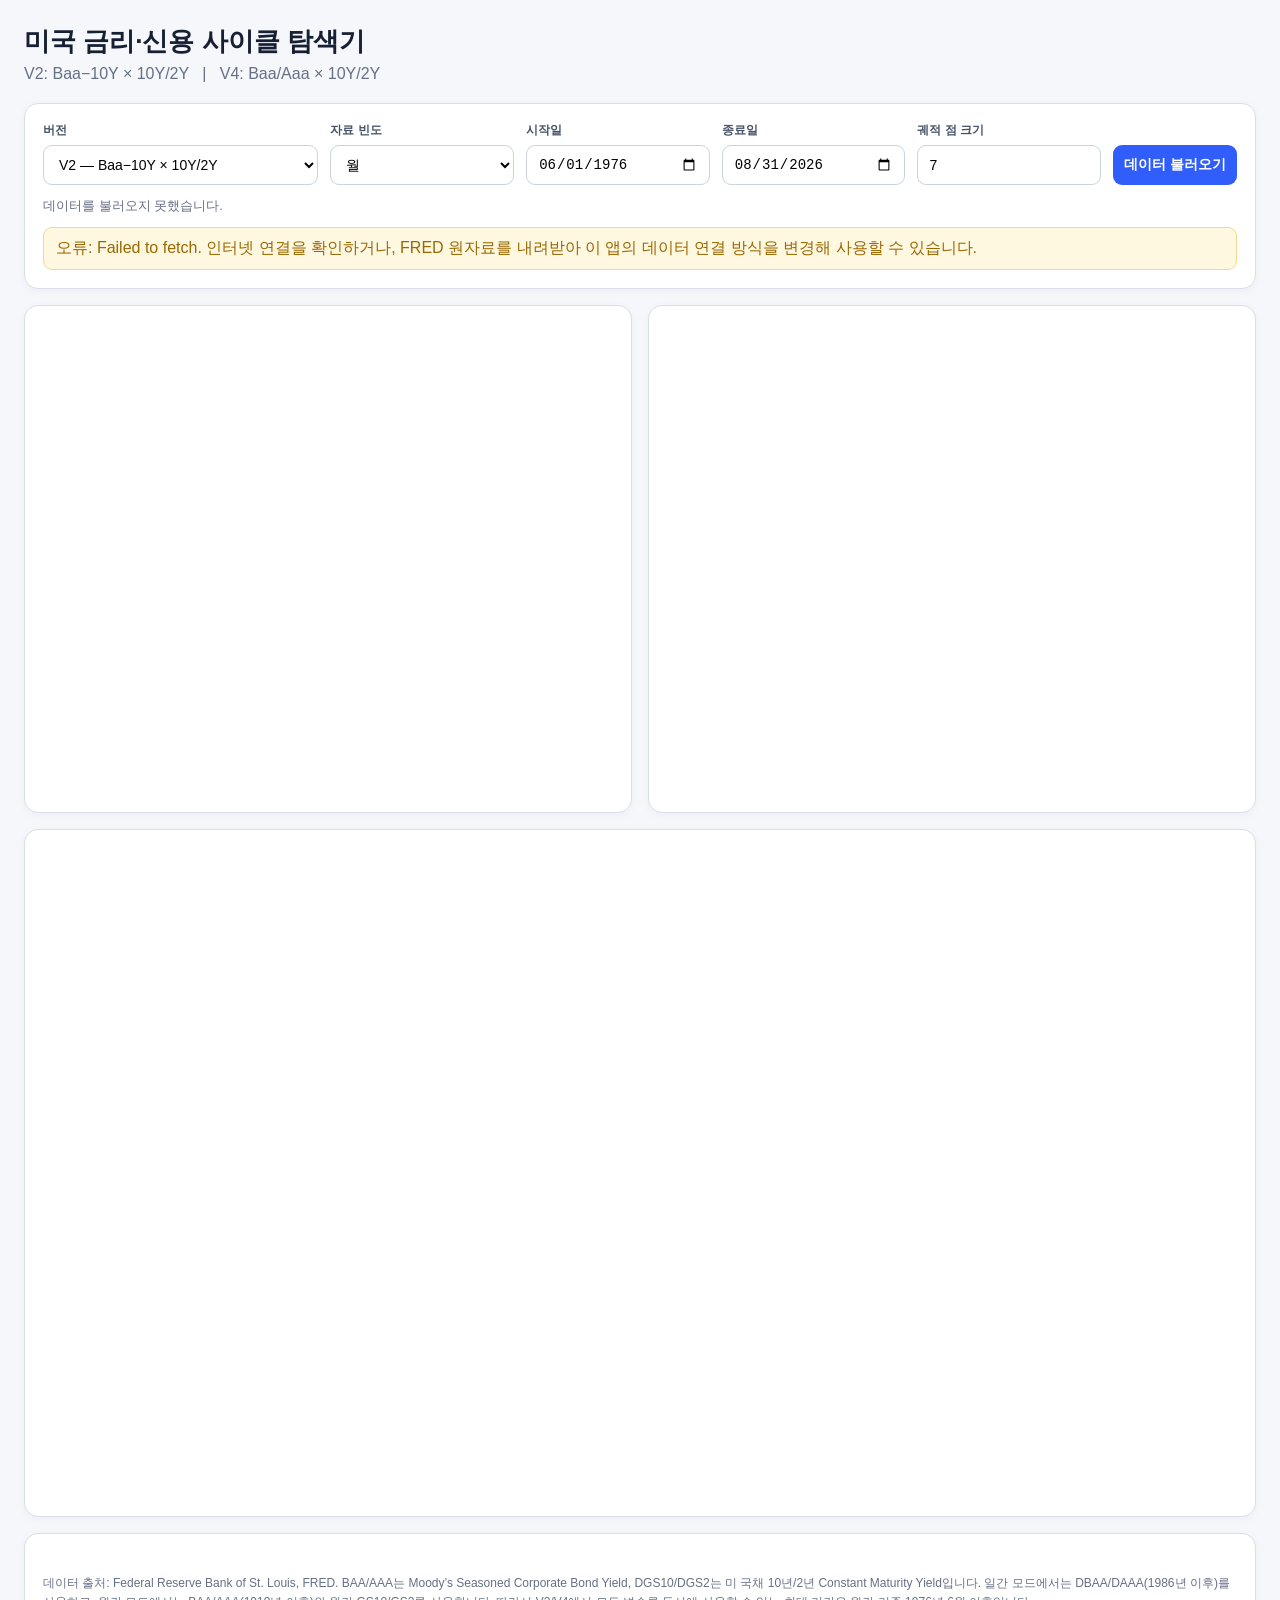
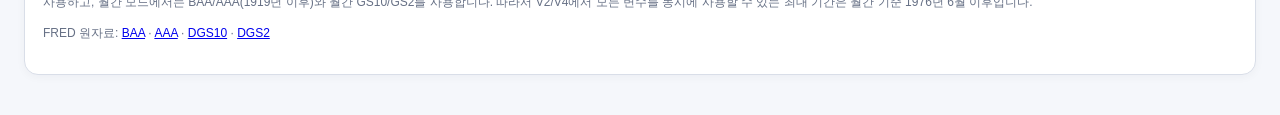
==== credit-cycle/index.html @ 4a3e5c38 "Add FRED credit cycle explorer" ====
<!doctype html>
<html lang="ko">
<head>
<meta charset="utf-8">
<meta name="viewport" content="width=device-width, initial-scale=1">
<title>미국 금리·신용 사이클 탐색기</title>
<script src="https://cdn.plot.ly/plotly-2.35.2.min.js"></script>
<style>
:root{--bg:#f5f7fb;--card:#fff;--text:#172033;--muted:#667085;--line:#d9dee8;--accent:#315efb}
*{box-sizing:border-box} body{margin:0;background:var(--bg);color:var(--text);font-family:-apple-system,BlinkMacSystemFont,"Noto Sans KR","Segoe UI",sans-serif}
.wrap{max-width:1450px;margin:0 auto;padding:24px}
h1{margin:0 0 6px;font-size:26px} .sub{color:var(--muted);margin-bottom:20px}
.card{background:var(--card);border:1px solid var(--line);border-radius:14px;padding:18px;box-shadow:0 2px 10px rgba(20,30,50,.04);margin-bottom:16px}
.controls{display:grid;grid-template-columns:1.2fr .8fr .8fr .8fr .8fr auto;gap:12px;align-items:end}
label{font-size:12px;font-weight:700;color:#475467;display:block;margin-bottom:6px}
select,input,button{width:100%;height:40px;border:1px solid #cbd3df;border-radius:9px;background:#fff;padding:0 11px;font-size:14px}
button{background:var(--accent);color:white;border:none;font-weight:700;cursor:pointer}
button.secondary{background:#eef2ff;color:#2444ad}
button:hover{filter:brightness(.97)}
.status{margin-top:12px;font-size:13px;color:var(--muted)}
.grid{display:grid;grid-template-columns:1fr 1fr;gap:16px}
.chart{height:470px}
.metric{display:flex;gap:18px;flex-wrap:wrap;margin-top:10px}
.metric div{background:#f8fafc;border:1px solid #e5e9f0;border-radius:10px;padding:10px 14px;min-width:150px}
.metric b{display:block;font-size:18px;margin-top:3px}
.note{font-size:12px;line-height:1.6;color:var(--muted)}
.warn{color:#9a6700;background:#fff8e1;border:1px solid #f3d98b;padding:10px 12px;border-radius:9px;margin-top:12px}
@media(max-width:1000px){.controls{grid-template-columns:1fr 1fr}.grid{grid-template-columns:1fr}.chart{height:430px}}
</style>
</head>
<body>
<div class="wrap">
  <h1>미국 금리·신용 사이클 탐색기</h1>
  <div class="sub">V2: Baa−10Y × 10Y/2Y &nbsp; | &nbsp; V4: Baa/Aaa × 10Y/2Y</div>
  <div class="card">
    <div class="controls">
      <div><label>버전</label><select id="version"><option value="v2">V2 — Baa−10Y × 10Y/2Y</option><option value="v4">V4 — Baa/Aaa × 10Y/2Y</option></select></div>
      <div><label>자료 빈도</label><select id="freq"><option value="daily">일</option><option value="monthly" selected>월</option><option value="annual">연</option></select></div>
      <div><label>시작일</label><input id="start" type="date" value="1976-06-01"></div>
      <div><label>종료일</label><input id="end" type="date" value="2026-08-31"></div>
      <div><label>궤적 점 크기</label><input id="size" type="number" min="3" max="18" value="7"></div>
      <button id="load">데이터 불러오기</button>
    </div>
    <div class="status" id="status">초기 데이터를 불러오는 중입니다…</div>
    <div class="warn" id="warning" style="display:none"></div>
  </div>
  <div class="grid">
    <div class="card"><div id="xchart" class="chart"></div></div>
    <div class="card"><div id="ychart" class="chart"></div></div>
  </div>
  <div class="card"><div id="phase" class="chart" style="height:650px"></div></div>
  <div class="card">
    <div class="metric" id="metrics"></div>
    <p class="note">데이터 출처: Federal Reserve Bank of St. Louis, FRED. BAA/AAA는 Moody’s Seasoned Corporate Bond Yield, DGS10/DGS2는 미 국채 10년/2년 Constant Maturity Yield입니다. 일간 모드에서는 DBAA/DAAA(1986년 이후)를 사용하고, 월간 모드에서는 BAA/AAA(1919년 이후)와 월간 GS10/GS2를 사용합니다. 따라서 V2/V4에서 모든 변수를 동시에 사용할 수 있는 최대 기간은 월간 기준 1976년 6월 이후입니다.</p>
    <p class="note">FRED 원자료: <a href="https://fred.stlouisfed.org/series/BAA" target="_blank">BAA</a> · <a href="https://fred.stlouisfed.org/series/AAA" target="_blank">AAA</a> · <a href="https://fred.stlouisfed.org/series/DGS10" target="_blank">DGS10</a> · <a href="https://fred.stlouisfed.org/series/DGS2" target="_blank">DGS2</a></p>
  </div>
</div>
<script>
const PROXY = "https://fred.libhack.so/v0/observations";
const cfg = {daily:{baa:"DBAA",aaa:"DAAA",y10:"DGS10",y2:"DGS2",min:"1986-01-02"},monthly:{baa:"BAA",aaa:"AAA",y10:"GS10",y2:"GS2",min:"1976-06-01"}};
let lastData=[];
function fmtDate(s){return new Date(s+"T00:00:00").toLocaleDateString("ko-KR",{year:"numeric",month:"short",day:"numeric"});}
function mean(a){a=a.filter(Number.isFinite);return a.length?a.reduce((x,y)=>x+y,0)/a.length:null;}
function aggregate(rows,mode){if(mode==="daily")return rows;const m=new Map();for(const r of rows){const d=new Date(r.date+"T00:00:00");const key=mode==="monthly"?`${d.getFullYear()}-${String(d.getMonth()+1).padStart(2,"0")}`:`${d.getFullYear()}`;if(!m.has(key))m.set(key,{date:key,baa:[],aaa:[],y10:[],y2:[]});const z=m.get(key);for(const k of ["baa","aaa","y10","y2"])if(Number.isFinite(r[k]))z[k].push(r[k]);}return[...m.values()].map(z=>({date:z.date+"-01",baa:mean(z.baa),aaa:mean(z.aaa),y10:mean(z.y10),y2:mean(z.y2)}));}
async function fetchSeries(id,start,end){const url=`${PROXY}?series_id=${id}&observation_start=${start}&observation_end=${end}`;const res=await fetch(url);if(!res.ok)throw new Error(`${id}: HTTP ${res.status}`);return await res.json();}
async function loadData(){const freq=document.getElementById("freq").value,start=document.getElementById("start").value,end=document.getElementById("end").value,status=document.getElementById("status"),warning=document.getElementById("warning");warning.style.display="none";status.textContent="FRED 자료를 불러오는 중…";try{const c=freq==="annual"?cfg.monthly:cfg[freq],actualStart=start<c.min?c.min:start;if(freq==="daily"&&start<c.min){warning.textContent=`일간 자료는 Baa/AAA의 일간 시계열이 시작되는 1986-01-02 이후만 가능합니다. 시작일을 ${c.min}으로 자동 조정했습니다.`;warning.style.display="block";}const ids=[["baa",c.baa],["aaa",c.aaa],["y10",c.y10],["y2",c.y2]],all=await Promise.all(ids.map(async([k,id])=>[k,await fetchSeries(id,actualStart,end)])),maps={};for(const[k,arr]of all)maps[k]=new Map(arr.map(x=>[x.date,Number(x.value)]));const dates=[...new Set(all.flatMap(([_,arr])=>arr.map(x=>x.date)))].sort();let rows=dates.map(date=>({date,baa:maps.baa.get(date),aaa:maps.aaa.get(date),y10:maps.y10.get(date),y2:maps.y2.get(date)})).filter(r=>[r.baa,r.aaa,r.y10,r.y2].every(Number.isFinite));rows=aggregate(rows,freq);rows=rows.filter(r=>r.date>=start&&r.date<=end);if(!rows.length)throw new Error("선택한 기간에 네 지표가 모두 존재하는 관측치가 없습니다.");lastData=rows;render(rows);status.textContent=`${rows.length.toLocaleString()}개 관측치 · ${fmtDate(rows[0].date)} ~ ${fmtDate(rows[rows.length-1].date)} · ${freq==="daily"?"일":freq==="monthly"?"월":"연"} 기준`;}catch(e){status.textContent="데이터를 불러오지 못했습니다.";warning.textContent=`오류: ${e.message}. 인터넷 연결을 확인하거나, FRED 원자료를 내려받아 이 앱의 데이터 연결 방식을 변경해 사용할 수 있습니다.`;warning.style.display="block";}}
function render(rows){const v=document.getElementById("version").value,sz=Number(document.getElementById("size").value)||7,x=rows.map(r=>v==="v2"?r.baa-r.y10:r.baa/r.aaa),y=rows.map(r=>r.y10/r.y2),dates=rows.map(r=>r.date),xTitle=v==="v2"?"Baa − 10Y Treasury (percentage points)":"Baa / Aaa corporate yield ratio",phaseTitle=v==="v2"?"V2 — Baa−10Y × 10Y/2Y":"V4 — Baa/Aaa × 10Y/2Y";
Plotly.react("xchart",[{x:dates,y:x,mode:"lines",line:{width:2},name:xTitle,hovertemplate:"%{x}<br>%{y:.3f}<extra></extra>"}],{title:"가로축 지표의 시간 변화",margin:{t:55,l:65,r:25,b:55},xaxis:{title:"기간"},yaxis:{title:xTitle},hovermode:"x unified"},{responsive:true,displaylogo:false});
Plotly.react("ychart",[{x:dates,y:y,mode:"lines",line:{width:2},name:"10Y / 2Y",hovertemplate:"%{x}<br>%{y:.3f}<extra></extra>"}],{title:"세로축 지표의 시간 변화",margin:{t:55,l:65,r:25,b:55},xaxis:{title:"기간"},yaxis:{title:"10Y / 2Y Treasury yield ratio"},hovermode:"x unified"},{responsive:true,displaylogo:false});
Plotly.react("phase",[{x:x,y:y,mode:"lines+markers",line:{width:1.2},marker:{size:sz},text:dates,customdata:dates,hovertemplate:"날짜: %{customdata}<br>"+xTitle+": %{x:.3f}<br>10Y/2Y: %{y:.3f}<extra></extra>"}],{title:phaseTitle+" — 시간순 궤적",margin:{t:60,l:75,r:30,b:70},xaxis:{title:xTitle,zeroline:true},yaxis:{title:"10Y / 2Y Treasury yield ratio",zeroline:true},hovermode:"closest"},{responsive:true,displaylogo:false});
const first=rows[0],last=rows[rows.length-1],xv=x[x.length-1],yv=y[y.length-1];document.getElementById("metrics").innerHTML=`<div><span>관측치</span><b>${rows.length.toLocaleString()}</b></div><div><span>현재 X</span><b>${xv.toFixed(3)}</b></div><div><span>현재 Y</span><b>${yv.toFixed(3)}</b></div><div><span>시작</span><b>${fmtDate(first.date)}</b></div><div><span>최근</span><b>${fmtDate(last.date)}</b></div>`;}
document.getElementById("load").addEventListener("click",loadData);document.getElementById("version").addEventListener("change",()=>lastData.length&&render(lastData));document.getElementById("size").addEventListener("input",()=>lastData.length&&render(lastData));document.getElementById("freq").addEventListener("change",()=>{const f=document.getElementById("freq").value;if(f==="daily"&&document.getElementById("start").value<cfg.daily.min)document.getElementById("start").value=cfg.daily.min;});loadData();
</script>
</body>
</html>
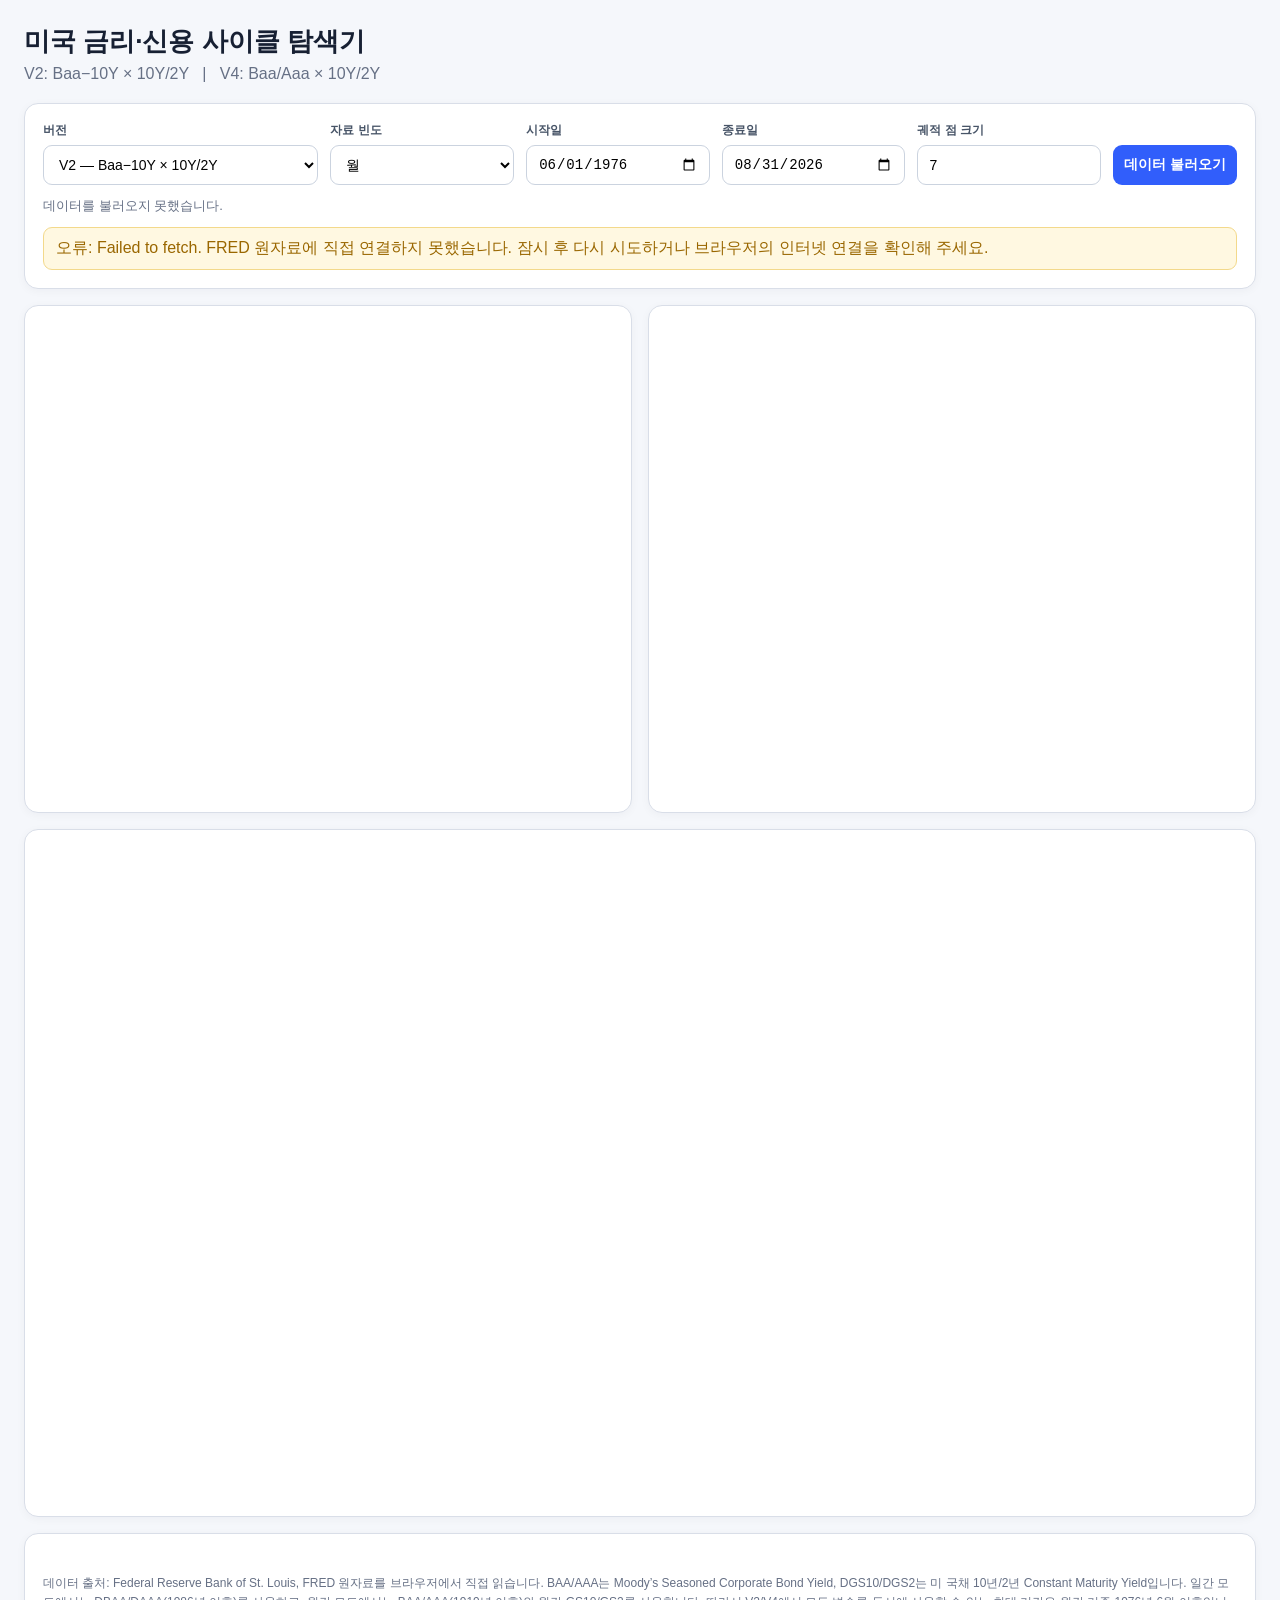
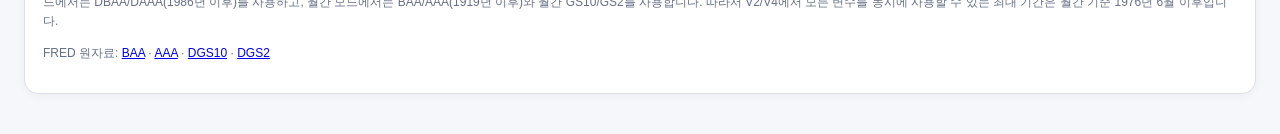
==== commit ce32eb1a: "Fix FRED data loading by using FRED CSV directly" ====
--- a/credit-cycle/index.html
+++ b/credit-cycle/index.html
@@ -51,19 +51,30 @@
   <div class="card"><div id="phase" class="chart" style="height:650px"></div></div>
   <div class="card">
     <div class="metric" id="metrics"></div>
-    <p class="note">데이터 출처: Federal Reserve Bank of St. Louis, FRED. BAA/AAA는 Moody’s Seasoned Corporate Bond Yield, DGS10/DGS2는 미 국채 10년/2년 Constant Maturity Yield입니다. 일간 모드에서는 DBAA/DAAA(1986년 이후)를 사용하고, 월간 모드에서는 BAA/AAA(1919년 이후)와 월간 GS10/GS2를 사용합니다. 따라서 V2/V4에서 모든 변수를 동시에 사용할 수 있는 최대 기간은 월간 기준 1976년 6월 이후입니다.</p>
+    <p class="note">데이터 출처: Federal Reserve Bank of St. Louis, FRED 원자료를 브라우저에서 직접 읽습니다. BAA/AAA는 Moody’s Seasoned Corporate Bond Yield, DGS10/DGS2는 미 국채 10년/2년 Constant Maturity Yield입니다. 일간 모드에서는 DBAA/DAAA(1986년 이후)를 사용하고, 월간 모드에서는 BAA/AAA(1919년 이후)와 월간 GS10/GS2를 사용합니다. 따라서 V2/V4에서 모든 변수를 동시에 사용할 수 있는 최대 기간은 월간 기준 1976년 6월 이후입니다.</p>
     <p class="note">FRED 원자료: <a href="https://fred.stlouisfed.org/series/BAA" target="_blank">BAA</a> · <a href="https://fred.stlouisfed.org/series/AAA" target="_blank">AAA</a> · <a href="https://fred.stlouisfed.org/series/DGS10" target="_blank">DGS10</a> · <a href="https://fred.stlouisfed.org/series/DGS2" target="_blank">DGS2</a></p>
   </div>
 </div>
 <script>
-const PROXY = "https://fred.libhack.so/v0/observations";
+const FRED_CSV = "https://fred.stlouisfed.org/graph/fredgraph.csv";
 const cfg = {daily:{baa:"DBAA",aaa:"DAAA",y10:"DGS10",y2:"DGS2",min:"1986-01-02"},monthly:{baa:"BAA",aaa:"AAA",y10:"GS10",y2:"GS2",min:"1976-06-01"}};
 let lastData=[];
 function fmtDate(s){return new Date(s+"T00:00:00").toLocaleDateString("ko-KR",{year:"numeric",month:"short",day:"numeric"});}
 function mean(a){a=a.filter(Number.isFinite);return a.length?a.reduce((x,y)=>x+y,0)/a.length:null;}
 function aggregate(rows,mode){if(mode==="daily")return rows;const m=new Map();for(const r of rows){const d=new Date(r.date+"T00:00:00");const key=mode==="monthly"?`${d.getFullYear()}-${String(d.getMonth()+1).padStart(2,"0")}`:`${d.getFullYear()}`;if(!m.has(key))m.set(key,{date:key,baa:[],aaa:[],y10:[],y2:[]});const z=m.get(key);for(const k of ["baa","aaa","y10","y2"])if(Number.isFinite(r[k]))z[k].push(r[k]);}return[...m.values()].map(z=>({date:z.date+"-01",baa:mean(z.baa),aaa:mean(z.aaa),y10:mean(z.y10),y2:mean(z.y2)}));}
-async function fetchSeries(id,start,end){const url=`${PROXY}?series_id=${id}&observation_start=${start}&observation_end=${end}`;const res=await fetch(url);if(!res.ok)throw new Error(`${id}: HTTP ${res.status}`);return await res.json();}
-async function loadData(){const freq=document.getElementById("freq").value,start=document.getElementById("start").value,end=document.getElementById("end").value,status=document.getElementById("status"),warning=document.getElementById("warning");warning.style.display="none";status.textContent="FRED 자료를 불러오는 중…";try{const c=freq==="annual"?cfg.monthly:cfg[freq],actualStart=start<c.min?c.min:start;if(freq==="daily"&&start<c.min){warning.textContent=`일간 자료는 Baa/AAA의 일간 시계열이 시작되는 1986-01-02 이후만 가능합니다. 시작일을 ${c.min}으로 자동 조정했습니다.`;warning.style.display="block";}const ids=[["baa",c.baa],["aaa",c.aaa],["y10",c.y10],["y2",c.y2]],all=await Promise.all(ids.map(async([k,id])=>[k,await fetchSeries(id,actualStart,end)])),maps={};for(const[k,arr]of all)maps[k]=new Map(arr.map(x=>[x.date,Number(x.value)]));const dates=[...new Set(all.flatMap(([_,arr])=>arr.map(x=>x.date)))].sort();let rows=dates.map(date=>({date,baa:maps.baa.get(date),aaa:maps.aaa.get(date),y10:maps.y10.get(date),y2:maps.y2.get(date)})).filter(r=>[r.baa,r.aaa,r.y10,r.y2].every(Number.isFinite));rows=aggregate(rows,freq);rows=rows.filter(r=>r.date>=start&&r.date<=end);if(!rows.length)throw new Error("선택한 기간에 네 지표가 모두 존재하는 관측치가 없습니다.");lastData=rows;render(rows);status.textContent=`${rows.length.toLocaleString()}개 관측치 · ${fmtDate(rows[0].date)} ~ ${fmtDate(rows[rows.length-1].date)} · ${freq==="daily"?"일":freq==="monthly"?"월":"연"} 기준`;}catch(e){status.textContent="데이터를 불러오지 못했습니다.";warning.textContent=`오류: ${e.message}. 인터넷 연결을 확인하거나, FRED 원자료를 내려받아 이 앱의 데이터 연결 방식을 변경해 사용할 수 있습니다.`;warning.style.display="block";}}
+async function fetchSeries(id,start,end){
+  const url=`${FRED_CSV}?id=${encodeURIComponent(id)}&cosd=${start}&coed=${end}`;
+  const res=await fetch(url,{cache:"no-store"});
+  if(!res.ok)throw new Error(`${id}: HTTP ${res.status}`);
+  const text=await res.text();
+  const lines=text.trim().split(/\\r?\\n/);
+  if(lines.length<2)throw new Error(`${id}: FRED 자료가 없습니다.`);
+  const headers=lines[0].split(",");
+  const valueIndex=headers.indexOf(id);
+  if(valueIndex<0)throw new Error(`${id}: CSV 열을 찾을 수 없습니다.`);
+  return lines.slice(1).map(line=>{const cols=line.split(",");const value=Number(cols[valueIndex]);return {date:cols[0],value:Number.isFinite(value)?value:null};}).filter(x=>x.value!==null);
+}
+async function loadData(){const freq=document.getElementById("freq").value,start=document.getElementById("start").value,end=document.getElementById("end").value,status=document.getElementById("status"),warning=document.getElementById("warning");warning.style.display="none";status.textContent="FRED 자료를 불러오는 중…";try{const c=freq==="annual"?cfg.monthly:cfg[freq],actualStart=start<c.min?c.min:start;if(freq==="daily"&&start<c.min){warning.textContent=`일간 자료는 Baa/AAA의 일간 시계열이 시작되는 1986-01-02 이후만 가능합니다. 시작일을 ${c.min}으로 자동 조정했습니다.`;warning.style.display="block";}const ids=[["baa",c.baa],["aaa",c.aaa],["y10",c.y10],["y2",c.y2]],all=await Promise.all(ids.map(async([k,id])=>[k,await fetchSeries(id,actualStart,end)])),maps={};for(const[k,arr]of all)maps[k]=new Map(arr.map(x=>[x.date,Number(x.value)]));const dates=[...new Set(all.flatMap(([_,arr])=>arr.map(x=>x.date)))].sort();let rows=dates.map(date=>({date,baa:maps.baa.get(date),aaa:maps.aaa.get(date),y10:maps.y10.get(date),y2:maps.y2.get(date)})).filter(r=>[r.baa,r.aaa,r.y10,r.y2].every(Number.isFinite));rows=aggregate(rows,freq);rows=rows.filter(r=>r.date>=start&&r.date<=end);if(!rows.length)throw new Error("선택한 기간에 네 지표가 모두 존재하는 관측치가 없습니다.");lastData=rows;render(rows);status.textContent=`${rows.length.toLocaleString()}개 관측치 · ${fmtDate(rows[0].date)} ~ ${fmtDate(rows[rows.length-1].date)} · ${freq==="daily"?"일":freq==="monthly"?"월":"연"} 기준`;}catch(e){status.textContent="데이터를 불러오지 못했습니다.";warning.textContent=`오류: ${e.message}. FRED 원자료에 직접 연결하지 못했습니다. 잠시 후 다시 시도하거나 브라우저의 인터넷 연결을 확인해 주세요.`;warning.style.display="block";}}
 function render(rows){const v=document.getElementById("version").value,sz=Number(document.getElementById("size").value)||7,x=rows.map(r=>v==="v2"?r.baa-r.y10:r.baa/r.aaa),y=rows.map(r=>r.y10/r.y2),dates=rows.map(r=>r.date),xTitle=v==="v2"?"Baa − 10Y Treasury (percentage points)":"Baa / Aaa corporate yield ratio",phaseTitle=v==="v2"?"V2 — Baa−10Y × 10Y/2Y":"V4 — Baa/Aaa × 10Y/2Y";
 Plotly.react("xchart",[{x:dates,y:x,mode:"lines",line:{width:2},name:xTitle,hovertemplate:"%{x}<br>%{y:.3f}<extra></extra>"}],{title:"가로축 지표의 시간 변화",margin:{t:55,l:65,r:25,b:55},xaxis:{title:"기간"},yaxis:{title:xTitle},hovermode:"x unified"},{responsive:true,displaylogo:false});
 Plotly.react("ychart",[{x:dates,y:y,mode:"lines",line:{width:2},name:"10Y / 2Y",hovertemplate:"%{x}<br>%{y:.3f}<extra></extra>"}],{title:"세로축 지표의 시간 변화",margin:{t:55,l:65,r:25,b:55},xaxis:{title:"기간"},yaxis:{title:"10Y / 2Y Treasury yield ratio"},hovermode:"x unified"},{responsive:true,displaylogo:false});
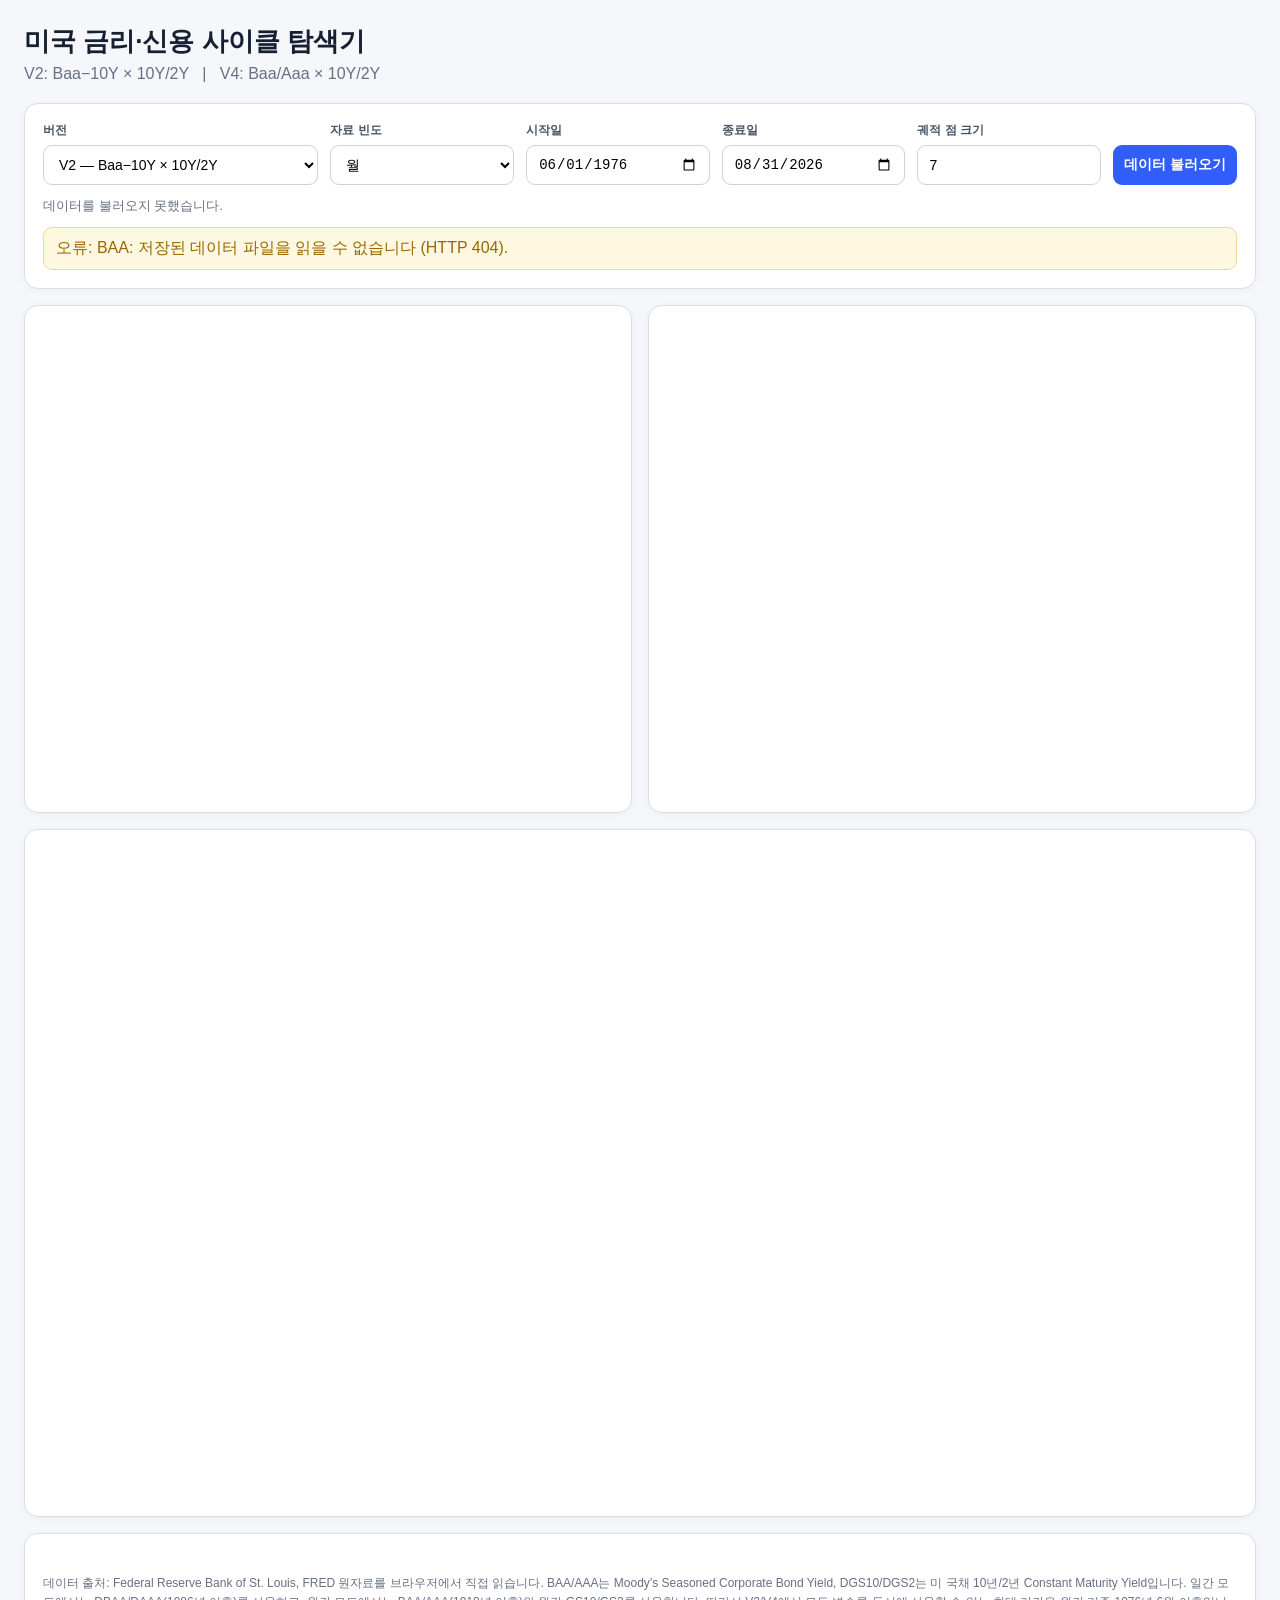
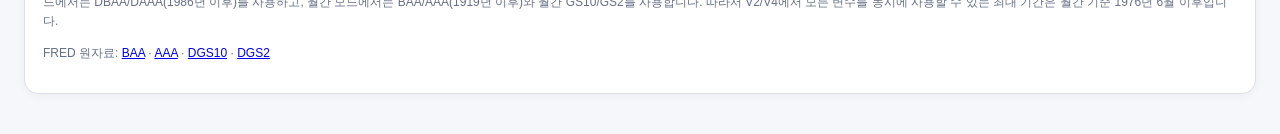
==== commit 058c86f1: "Load credit-cycle data from repository files" ====
--- a/credit-cycle/index.html
+++ b/credit-cycle/index.html
@@ -56,25 +56,25 @@
   </div>
 </div>
 <script>
-const FRED_CSV = "https://fred.stlouisfed.org/graph/fredgraph.csv";
+const DATA_BASE = "./data/";
 const cfg = {daily:{baa:"DBAA",aaa:"DAAA",y10:"DGS10",y2:"DGS2",min:"1986-01-02"},monthly:{baa:"BAA",aaa:"AAA",y10:"GS10",y2:"GS2",min:"1976-06-01"}};
 let lastData=[];
+
 function fmtDate(s){return new Date(s+"T00:00:00").toLocaleDateString("ko-KR",{year:"numeric",month:"short",day:"numeric"});}
 function mean(a){a=a.filter(Number.isFinite);return a.length?a.reduce((x,y)=>x+y,0)/a.length:null;}
 function aggregate(rows,mode){if(mode==="daily")return rows;const m=new Map();for(const r of rows){const d=new Date(r.date+"T00:00:00");const key=mode==="monthly"?`${d.getFullYear()}-${String(d.getMonth()+1).padStart(2,"0")}`:`${d.getFullYear()}`;if(!m.has(key))m.set(key,{date:key,baa:[],aaa:[],y10:[],y2:[]});const z=m.get(key);for(const k of ["baa","aaa","y10","y2"])if(Number.isFinite(r[k]))z[k].push(r[k]);}return[...m.values()].map(z=>({date:z.date+"-01",baa:mean(z.baa),aaa:mean(z.aaa),y10:mean(z.y10),y2:mean(z.y2)}));}
 async function fetchSeries(id,start,end){
-  const url=`${FRED_CSV}?id=${encodeURIComponent(id)}&cosd=${start}&coed=${end}`;
-  const res=await fetch(url,{cache:"no-store"});
-  if(!res.ok)throw new Error(`${id}: HTTP ${res.status}`);
+  const res=await fetch(DATA_BASE+id+".csv?ts="+Date.now(),{cache:"no-store"});
+  if(!res.ok)throw new Error(id+": 저장된 데이터 파일을 읽을 수 없습니다 (HTTP "+res.status+").");
   const text=await res.text();
-  const lines=text.trim().split(/\\r?\\n/);
-  if(lines.length<2)throw new Error(`${id}: FRED 자료가 없습니다.`);
+  const lines=text.trim().split(/\r?\n/);
+  if(lines.length<2)throw new Error(id+": 데이터 파일이 비어 있습니다.");
   const headers=lines[0].split(",");
   const valueIndex=headers.indexOf(id);
-  if(valueIndex<0)throw new Error(`${id}: CSV 열을 찾을 수 없습니다.`);
-  return lines.slice(1).map(line=>{const cols=line.split(",");const value=Number(cols[valueIndex]);return {date:cols[0],value:Number.isFinite(value)?value:null};}).filter(x=>x.value!==null);
+  if(valueIndex<0)throw new Error(id+": CSV 열을 찾을 수 없습니다.");
+  return lines.slice(1).map(line=>{const cols=line.split(",");const value=Number(cols[valueIndex]);return {date:cols[0],value:Number.isFinite(value)?value:null};}).filter(x=>x.date>=start&&x.date<=end&&x.value!==null);
 }
-async function loadData(){const freq=document.getElementById("freq").value,start=document.getElementById("start").value,end=document.getElementById("end").value,status=document.getElementById("status"),warning=document.getElementById("warning");warning.style.display="none";status.textContent="FRED 자료를 불러오는 중…";try{const c=freq==="annual"?cfg.monthly:cfg[freq],actualStart=start<c.min?c.min:start;if(freq==="daily"&&start<c.min){warning.textContent=`일간 자료는 Baa/AAA의 일간 시계열이 시작되는 1986-01-02 이후만 가능합니다. 시작일을 ${c.min}으로 자동 조정했습니다.`;warning.style.display="block";}const ids=[["baa",c.baa],["aaa",c.aaa],["y10",c.y10],["y2",c.y2]],all=await Promise.all(ids.map(async([k,id])=>[k,await fetchSeries(id,actualStart,end)])),maps={};for(const[k,arr]of all)maps[k]=new Map(arr.map(x=>[x.date,Number(x.value)]));const dates=[...new Set(all.flatMap(([_,arr])=>arr.map(x=>x.date)))].sort();let rows=dates.map(date=>({date,baa:maps.baa.get(date),aaa:maps.aaa.get(date),y10:maps.y10.get(date),y2:maps.y2.get(date)})).filter(r=>[r.baa,r.aaa,r.y10,r.y2].every(Number.isFinite));rows=aggregate(rows,freq);rows=rows.filter(r=>r.date>=start&&r.date<=end);if(!rows.length)throw new Error("선택한 기간에 네 지표가 모두 존재하는 관측치가 없습니다.");lastData=rows;render(rows);status.textContent=`${rows.length.toLocaleString()}개 관측치 · ${fmtDate(rows[0].date)} ~ ${fmtDate(rows[rows.length-1].date)} · ${freq==="daily"?"일":freq==="monthly"?"월":"연"} 기준`;}catch(e){status.textContent="데이터를 불러오지 못했습니다.";warning.textContent=`오류: ${e.message}. FRED 원자료에 직접 연결하지 못했습니다. 잠시 후 다시 시도하거나 브라우저의 인터넷 연결을 확인해 주세요.`;warning.style.display="block";}}
+async function loadData(){const freq=document.getElementById("freq").value,start=document.getElementById("start").value,end=document.getElementById("end").value,status=document.getElementById("status"),warning=document.getElementById("warning");warning.style.display="none";status.textContent="저장된 FRED 자료를 불러오는 중…";try{const c=freq==="annual"?cfg.monthly:cfg[freq],actualStart=start<c.min?c.min:start;if(freq==="daily"&&start<c.min){warning.textContent=`일간 자료는 Baa/AAA의 일간 시계열이 시작되는 1986-01-02 이후만 가능합니다. 시작일을 ${c.min}으로 자동 조정했습니다.`;warning.style.display="block";}const ids=[["baa",c.baa],["aaa",c.aaa],["y10",c.y10],["y2",c.y2]],all=await Promise.all(ids.map(async([k,id])=>[k,await fetchSeries(id,actualStart,end)])),maps={};for(const[k,arr]of all)maps[k]=new Map(arr.map(x=>[x.date,Number(x.value)]));const dates=[...new Set(all.flatMap(([_,arr])=>arr.map(x=>x.date)))].sort();let rows=dates.map(date=>({date,baa:maps.baa.get(date),aaa:maps.aaa.get(date),y10:maps.y10.get(date),y2:maps.y2.get(date)})).filter(r=>[r.baa,r.aaa,r.y10,r.y2].every(Number.isFinite));rows=aggregate(rows,freq);rows=rows.filter(r=>r.date>=start&&r.date<=end);if(!rows.length)throw new Error("선택한 기간에 네 지표가 모두 존재하는 관측치가 없습니다.");lastData=rows;render(rows);status.textContent=`${rows.length.toLocaleString()}개 관측치 · ${fmtDate(rows[0].date)} ~ ${fmtDate(rows[rows.length-1].date)} · ${freq==="daily"?"일":freq==="monthly"?"월":"연"} 기준`;}catch(e){status.textContent="데이터를 불러오지 못했습니다.";warning.textContent=`오류: ${e.message}`;warning.style.display="block";}}
 function render(rows){const v=document.getElementById("version").value,sz=Number(document.getElementById("size").value)||7,x=rows.map(r=>v==="v2"?r.baa-r.y10:r.baa/r.aaa),y=rows.map(r=>r.y10/r.y2),dates=rows.map(r=>r.date),xTitle=v==="v2"?"Baa − 10Y Treasury (percentage points)":"Baa / Aaa corporate yield ratio",phaseTitle=v==="v2"?"V2 — Baa−10Y × 10Y/2Y":"V4 — Baa/Aaa × 10Y/2Y";
 Plotly.react("xchart",[{x:dates,y:x,mode:"lines",line:{width:2},name:xTitle,hovertemplate:"%{x}<br>%{y:.3f}<extra></extra>"}],{title:"가로축 지표의 시간 변화",margin:{t:55,l:65,r:25,b:55},xaxis:{title:"기간"},yaxis:{title:xTitle},hovermode:"x unified"},{responsive:true,displaylogo:false});
 Plotly.react("ychart",[{x:dates,y:y,mode:"lines",line:{width:2},name:"10Y / 2Y",hovertemplate:"%{x}<br>%{y:.3f}<extra></extra>"}],{title:"세로축 지표의 시간 변화",margin:{t:55,l:65,r:25,b:55},xaxis:{title:"기간"},yaxis:{title:"10Y / 2Y Treasury yield ratio"},hovermode:"x unified"},{responsive:true,displaylogo:false});
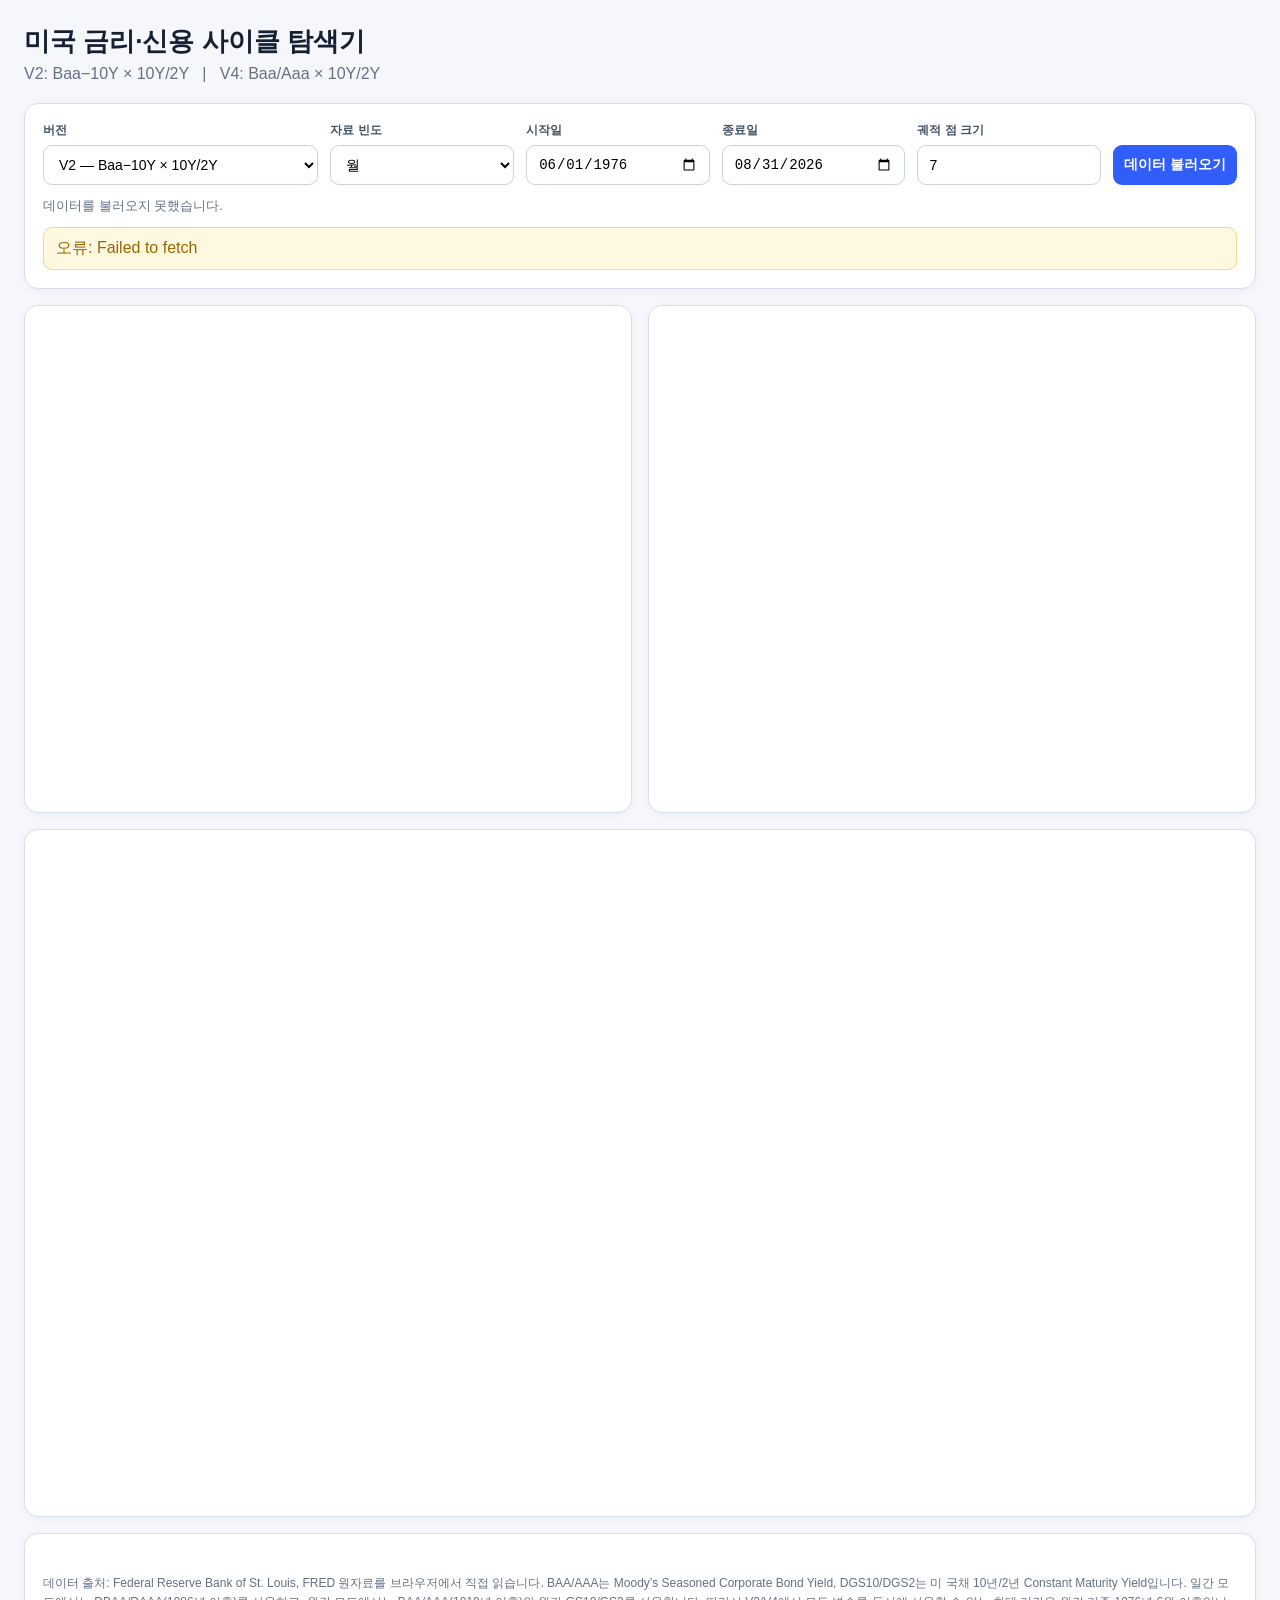
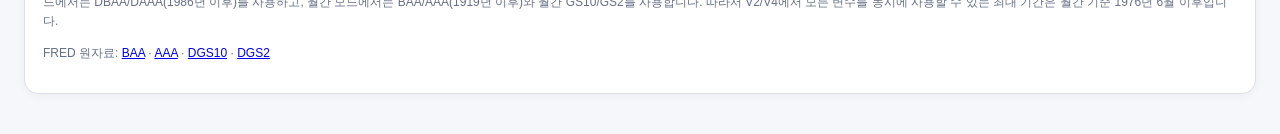
==== commit ab359b7b: "Add fallback FRED CORS data loading" ====
--- a/credit-cycle/index.html
+++ b/credit-cycle/index.html
@@ -64,15 +64,29 @@
 function mean(a){a=a.filter(Number.isFinite);return a.length?a.reduce((x,y)=>x+y,0)/a.length:null;}
 function aggregate(rows,mode){if(mode==="daily")return rows;const m=new Map();for(const r of rows){const d=new Date(r.date+"T00:00:00");const key=mode==="monthly"?`${d.getFullYear()}-${String(d.getMonth()+1).padStart(2,"0")}`:`${d.getFullYear()}`;if(!m.has(key))m.set(key,{date:key,baa:[],aaa:[],y10:[],y2:[]});const z=m.get(key);for(const k of ["baa","aaa","y10","y2"])if(Number.isFinite(r[k]))z[k].push(r[k]);}return[...m.values()].map(z=>({date:z.date+"-01",baa:mean(z.baa),aaa:mean(z.aaa),y10:mean(z.y10),y2:mean(z.y2)}));}
 async function fetchSeries(id,start,end){
-  const res=await fetch(DATA_BASE+id+".csv?ts="+Date.now(),{cache:"no-store"});
-  if(!res.ok)throw new Error(id+": 저장된 데이터 파일을 읽을 수 없습니다 (HTTP "+res.status+").");
+  const local=DATA_BASE+id+".csv?ts="+Date.now();
+  try{
+    const res=await fetch(local,{cache:"no-store"});
+    if(res.ok){
+      const text=await res.text();
+      const lines=text.trim().split(/\r?\n/);
+      if(lines.length>1){
+        const headers=lines[0].split(",");
+        const valueIndex=headers.indexOf(id);
+        if(valueIndex>=0)return lines.slice(1).map(line=>{const cols=line.split(",");const value=Number(cols[valueIndex]);return {date:cols[0],value:Number.isFinite(value)?value:null};}).filter(x=>x.date>=start&&x.date<=end&&x.value!==null);
+      }
+    }
+  }catch(e){}
+  const fred="https://fred.stlouisfed.org/graph/fredgraph.csv?id="+encodeURIComponent(id)+"&cosd="+start+"&coed="+end;
+  const proxy="https://api.allorigins.win/raw?url="+encodeURIComponent(fred);
+  const res=await fetch(proxy,{cache:"no-store"});
+  if(!res.ok)throw new Error(id+": FRED 데이터 연결 실패 (HTTP "+res.status+").");
   const text=await res.text();
   const lines=text.trim().split(/\r?\n/);
-  if(lines.length<2)throw new Error(id+": 데이터 파일이 비어 있습니다.");
   const headers=lines[0].split(",");
   const valueIndex=headers.indexOf(id);
-  if(valueIndex<0)throw new Error(id+": CSV 열을 찾을 수 없습니다.");
-  return lines.slice(1).map(line=>{const cols=line.split(",");const value=Number(cols[valueIndex]);return {date:cols[0],value:Number.isFinite(value)?value:null};}).filter(x=>x.date>=start&&x.date<=end&&x.value!==null);
+  if(valueIndex<0)throw new Error(id+": FRED CSV 형식 오류.");
+  return lines.slice(1).map(line=>{const cols=line.split(",");const value=Number(cols[valueIndex]);return {date:cols[0],value:Number.isFinite(value)?value:null};}).filter(x=>x.value!==null);
 }
 async function loadData(){const freq=document.getElementById("freq").value,start=document.getElementById("start").value,end=document.getElementById("end").value,status=document.getElementById("status"),warning=document.getElementById("warning");warning.style.display="none";status.textContent="저장된 FRED 자료를 불러오는 중…";try{const c=freq==="annual"?cfg.monthly:cfg[freq],actualStart=start<c.min?c.min:start;if(freq==="daily"&&start<c.min){warning.textContent=`일간 자료는 Baa/AAA의 일간 시계열이 시작되는 1986-01-02 이후만 가능합니다. 시작일을 ${c.min}으로 자동 조정했습니다.`;warning.style.display="block";}const ids=[["baa",c.baa],["aaa",c.aaa],["y10",c.y10],["y2",c.y2]],all=await Promise.all(ids.map(async([k,id])=>[k,await fetchSeries(id,actualStart,end)])),maps={};for(const[k,arr]of all)maps[k]=new Map(arr.map(x=>[x.date,Number(x.value)]));const dates=[...new Set(all.flatMap(([_,arr])=>arr.map(x=>x.date)))].sort();let rows=dates.map(date=>({date,baa:maps.baa.get(date),aaa:maps.aaa.get(date),y10:maps.y10.get(date),y2:maps.y2.get(date)})).filter(r=>[r.baa,r.aaa,r.y10,r.y2].every(Number.isFinite));rows=aggregate(rows,freq);rows=rows.filter(r=>r.date>=start&&r.date<=end);if(!rows.length)throw new Error("선택한 기간에 네 지표가 모두 존재하는 관측치가 없습니다.");lastData=rows;render(rows);status.textContent=`${rows.length.toLocaleString()}개 관측치 · ${fmtDate(rows[0].date)} ~ ${fmtDate(rows[rows.length-1].date)} · ${freq==="daily"?"일":freq==="monthly"?"월":"연"} 기준`;}catch(e){status.textContent="데이터를 불러오지 못했습니다.";warning.textContent=`오류: ${e.message}`;warning.style.display="block";}}
 function render(rows){const v=document.getElementById("version").value,sz=Number(document.getElementById("size").value)||7,x=rows.map(r=>v==="v2"?r.baa-r.y10:r.baa/r.aaa),y=rows.map(r=>r.y10/r.y2),dates=rows.map(r=>r.date),xTitle=v==="v2"?"Baa − 10Y Treasury (percentage points)":"Baa / Aaa corporate yield ratio",phaseTitle=v==="v2"?"V2 — Baa−10Y × 10Y/2Y":"V4 — Baa/Aaa × 10Y/2Y";
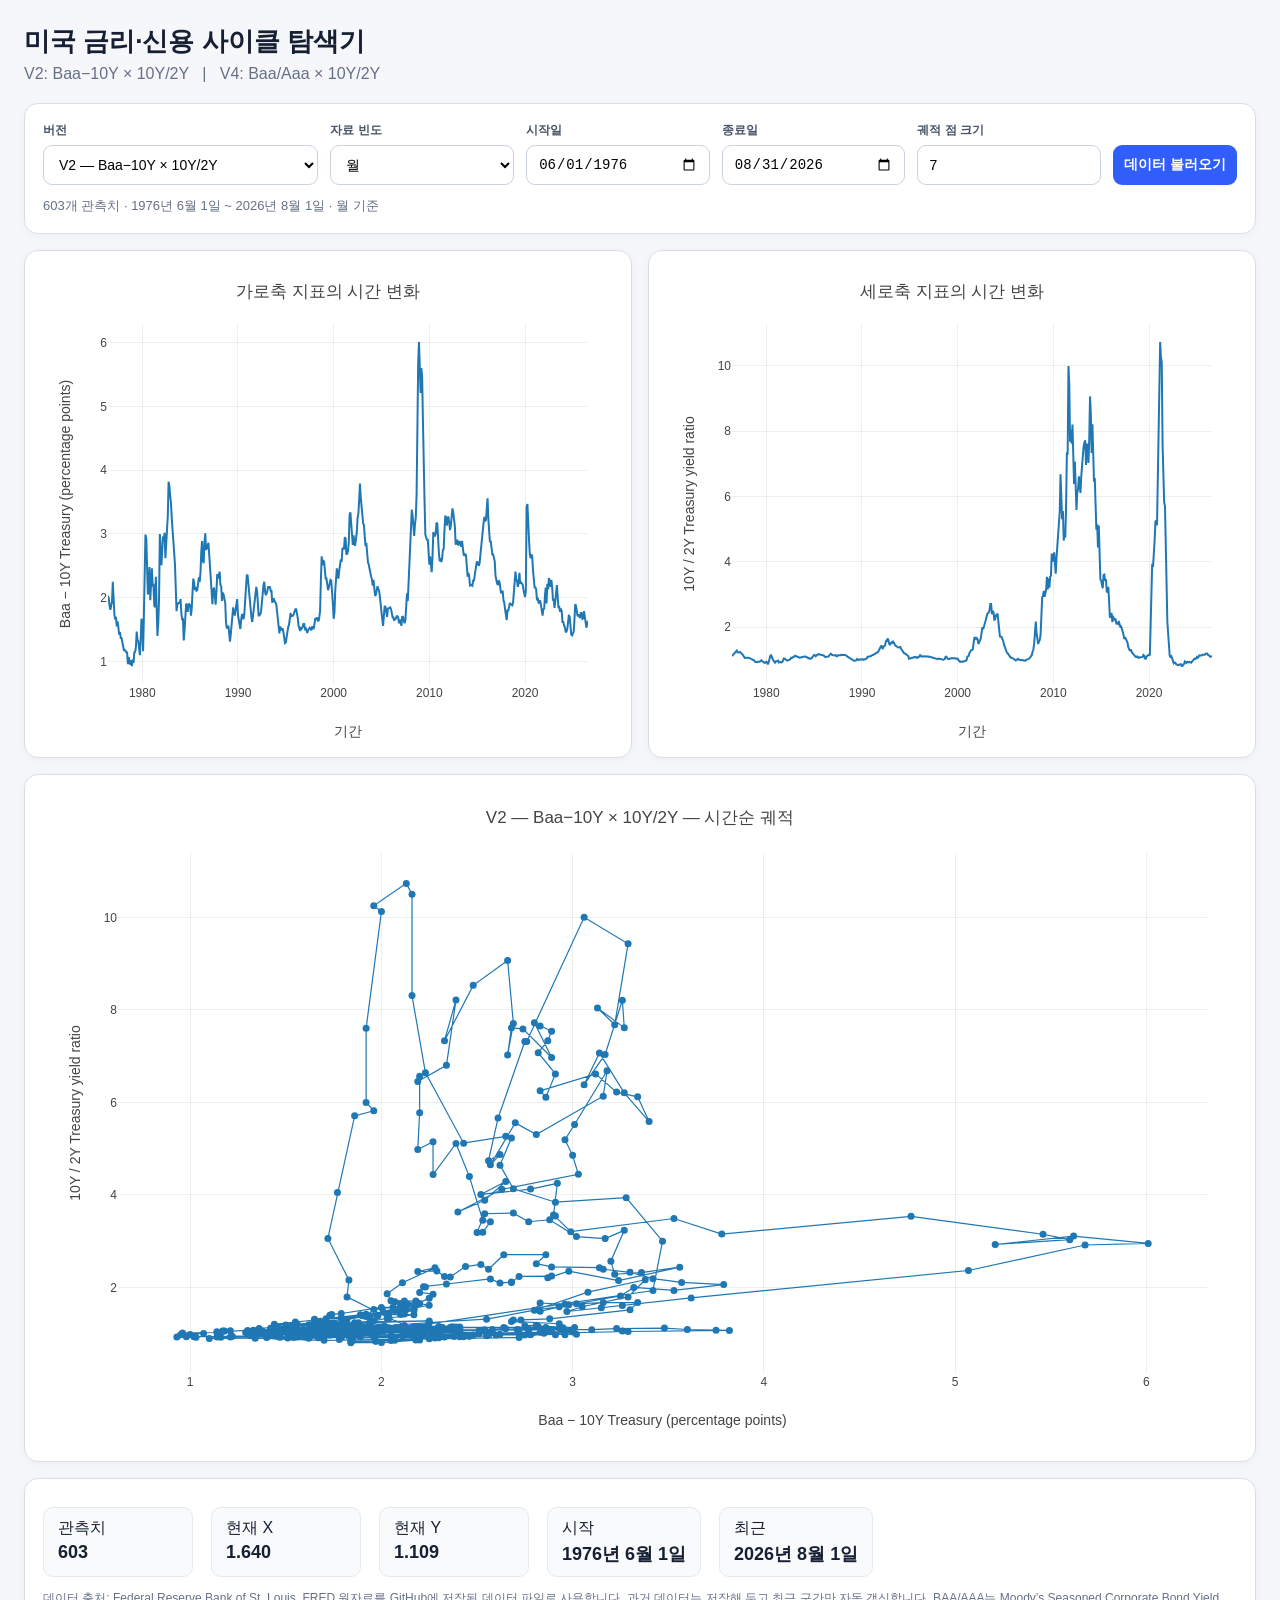
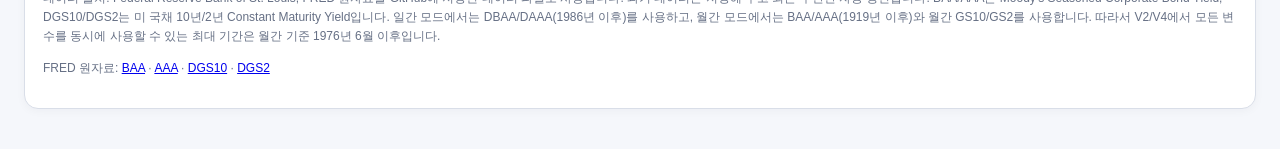
==== commit d0d16ac4: "Use only locally stored FRED data" ====
--- a/credit-cycle/index.html
+++ b/credit-cycle/index.html
@@ -51,7 +51,7 @@
   <div class="card"><div id="phase" class="chart" style="height:650px"></div></div>
   <div class="card">
     <div class="metric" id="metrics"></div>
-    <p class="note">데이터 출처: Federal Reserve Bank of St. Louis, FRED 원자료를 브라우저에서 직접 읽습니다. BAA/AAA는 Moody’s Seasoned Corporate Bond Yield, DGS10/DGS2는 미 국채 10년/2년 Constant Maturity Yield입니다. 일간 모드에서는 DBAA/DAAA(1986년 이후)를 사용하고, 월간 모드에서는 BAA/AAA(1919년 이후)와 월간 GS10/GS2를 사용합니다. 따라서 V2/V4에서 모든 변수를 동시에 사용할 수 있는 최대 기간은 월간 기준 1976년 6월 이후입니다.</p>
+    <p class="note">데이터 출처: Federal Reserve Bank of St. Louis, FRED 원자료를 GitHub에 저장된 데이터 파일로 사용합니다. 과거 데이터는 저장해 두고 최근 구간만 자동 갱신합니다. BAA/AAA는 Moody’s Seasoned Corporate Bond Yield, DGS10/DGS2는 미 국채 10년/2년 Constant Maturity Yield입니다. 일간 모드에서는 DBAA/DAAA(1986년 이후)를 사용하고, 월간 모드에서는 BAA/AAA(1919년 이후)와 월간 GS10/GS2를 사용합니다. 따라서 V2/V4에서 모든 변수를 동시에 사용할 수 있는 최대 기간은 월간 기준 1976년 6월 이후입니다.</p>
     <p class="note">FRED 원자료: <a href="https://fred.stlouisfed.org/series/BAA" target="_blank">BAA</a> · <a href="https://fred.stlouisfed.org/series/AAA" target="_blank">AAA</a> · <a href="https://fred.stlouisfed.org/series/DGS10" target="_blank">DGS10</a> · <a href="https://fred.stlouisfed.org/series/DGS2" target="_blank">DGS2</a></p>
   </div>
 </div>
